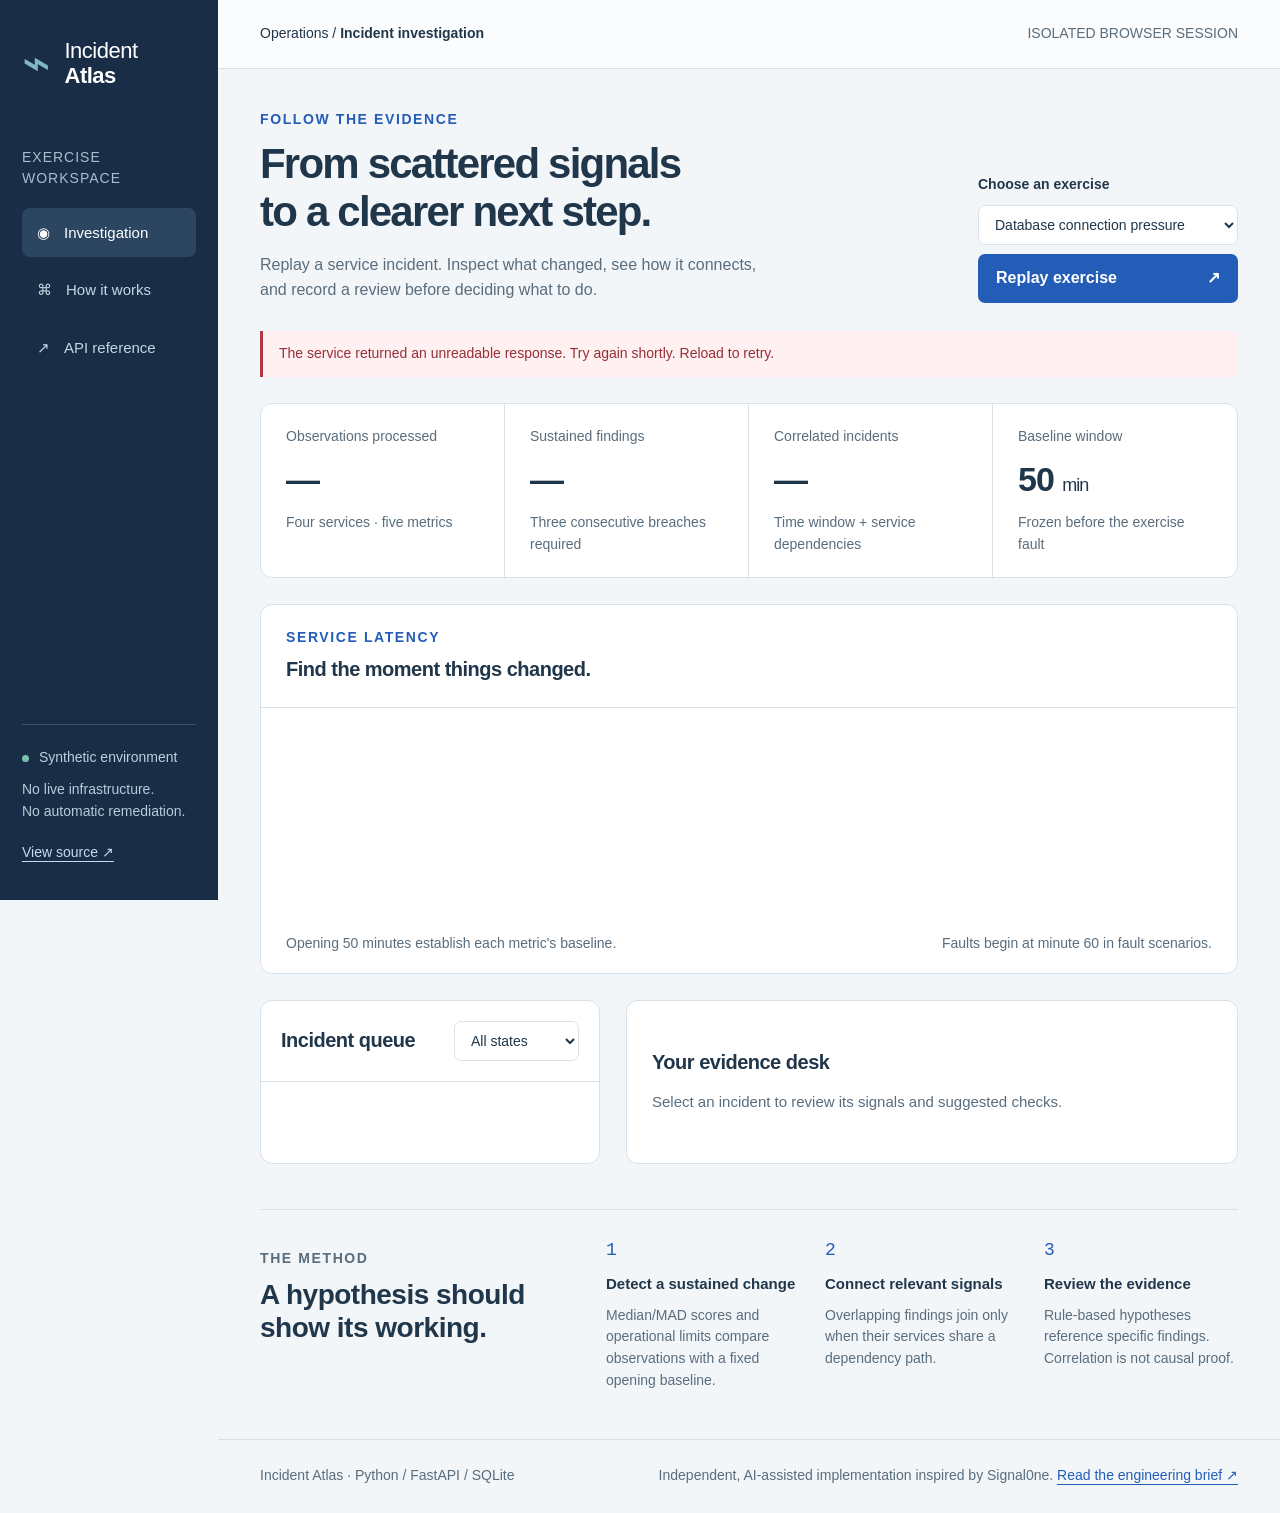
==== static/index.html @ d6e7c3ef "Build synthetic incident investigation and evidence desk" ====
<!doctype html>
<html lang="en"><head><meta charset="utf-8"><meta name="viewport" content="width=device-width,initial-scale=1"><meta name="description" content="Investigate synthetic service incidents using statistical anomalies, dependency context and evidence-linked hypotheses."><title>Incident Atlas · Follow the evidence</title><link rel="stylesheet" href="/static/style.css"></head>
<body><a class="skip" href="#main">Skip to investigation</a><aside class="sidebar"><a class="brand" href="/" aria-label="Incident Atlas home"><span class="brand-mark" aria-hidden="true">⌁</span><span>Incident<br><strong>Atlas</strong></span></a><p class="workspace-label">EXERCISE WORKSPACE</p><a class="active nav-link" href="#main"><span aria-hidden="true">◉</span> Investigation</a><a class="nav-link" href="#method"><span aria-hidden="true">⌘</span> How it works</a><a class="nav-link" href="/docs"><span aria-hidden="true">↗</span> API reference</a><div class="sidebar-foot"><span class="status-dot"></span> Synthetic environment<p>No live infrastructure.<br>No automatic remediation.</p><a href="https://github.com/dgexplores/incident-atlas">View source ↗</a></div></aside>
<div class="shell"><header class="topbar"><span>Operations / <strong>Incident investigation</strong></span><span class="pill">ISOLATED BROWSER SESSION</span></header><main id="main"><section class="page-heading"><div><p class="eyebrow">FOLLOW THE EVIDENCE</p><h1>From scattered signals<br>to a clearer next step.</h1><p>Replay a service incident. Inspect what changed, see how it connects,<br class="desktop"> and record a review before deciding what to do.</p></div><div class="exercise-control"><label for="scenario">Choose an exercise</label><select id="scenario"><option value="database-pressure">Database connection pressure</option><option value="memory-growth">Checkout memory growth</option><option value="independent-faults">Two independent faults</option><option value="healthy">Healthy baseline</option></select><button id="replay" class="primary">Replay exercise <span aria-hidden="true">↗</span></button></div></section>
<p id="status" class="notice" role="status" aria-live="polite">Loading your investigation…</p>
<section class="summary" aria-label="Exercise summary"><article><span>Observations processed</span><strong id="observations">—</strong><small>Four services · five metrics</small></article><article><span>Sustained findings</span><strong id="findings">—</strong><small>Three consecutive breaches required</small></article><article><span>Correlated incidents</span><strong id="incidents-count">—</strong><small>Time window + service dependencies</small></article><article><span>Baseline window</span><strong>50 <em>min</em></strong><small>Frozen before the exercise fault</small></article></section>
<section class="panel chart-panel"><div class="panel-heading"><div><p class="eyebrow">SERVICE LATENCY</p><h2>Find the moment things changed.</h2></div><div id="legend" class="legend"></div></div><div id="chart" aria-label="Service latency over 100 synthetic minutes"></div><div class="chart-caption"><span>Opening 50 minutes establish each metric's baseline.</span><span>Faults begin at minute 60 in fault scenarios.</span></div></section>
<div class="investigation-grid"><section class="panel queue"><div class="panel-heading"><h2>Incident queue</h2><label class="sr-only" for="filter">Filter incidents by state</label><select id="filter"><option value="all">All states</option><option value="open">Open</option><option value="investigating">Investigating</option><option value="resolved">Resolved</option></select></div><div id="incident-list"></div></section><section id="detail" class="panel detail" aria-label="Selected incident"><div class="empty"><h2>Your evidence desk</h2><p>Select an incident to review its signals and suggested checks.</p></div></section></div>
<section id="method" class="method"><div><p class="eyebrow">THE METHOD</p><h2>A hypothesis should<br>show its working.</h2></div><ol><li><strong>Detect a sustained change</strong><p>Median/MAD scores and operational limits compare observations with a fixed opening baseline.</p></li><li><strong>Connect relevant signals</strong><p>Overlapping findings join only when their services share a dependency path.</p></li><li><strong>Review the evidence</strong><p>Rule-based hypotheses reference specific findings. Correlation is not causal proof.</p></li></ol></section></main><footer><span>Incident Atlas · Python / FastAPI / SQLite</span><span>Independent, AI-assisted implementation inspired by Signal0ne. <a href="https://github.com/dgexplores/incident-atlas#readme">Read the engineering brief ↗</a></span></footer></div><script src="/static/app.js" defer></script></body></html>
---- static/style.css ----
:root{--nav:#192e46;--ink:#20364a;--muted:#596d7d;--paper:#f3f6f9;--white:#fff;--line:#d8e1e8;--blue:#245db7;--blue-light:#edf3fc;--teal:#087f78;--amber:#9a550f;--red:#b63744;--font:-apple-system,BlinkMacSystemFont,"Segoe UI",sans-serif}*{box-sizing:border-box}html{scroll-behavior:smooth}body{margin:0;color:var(--ink);background:var(--paper);font:16px/1.55 var(--font)}a{color:var(--blue);text-underline-offset:4px}button,select,textarea{font:inherit}button,a,select,textarea{touch-action:manipulation}button{cursor:pointer}button:disabled{opacity:.6;cursor:wait}:focus-visible{outline:3px solid #e4a33f;outline-offset:4px}.skip{position:absolute;left:-9999px}.skip:focus{left:20px;top:10px;z-index:10;background:white;padding:12px}.sidebar{position:fixed;inset:0 auto 0 0;width:218px;background:var(--nav);color:#dce7f1;display:flex;flex-direction:column;padding:36px 22px;z-index:2}.brand{display:flex;gap:14px;align-items:center;font-size:22px;line-height:1.14;letter-spacing:-.5px;color:white;text-decoration:none}.brand strong{font-weight:750}.brand-mark{font-size:48px;color:#80b9c2}.workspace-label{font-size:14px;letter-spacing:1px;color:#a9bdcf;margin:56px 0 18px}.nav-link{display:flex;gap:14px;color:#c5d5e3;text-decoration:none;padding:13px 15px;border-radius:8px;margin-bottom:8px;font-size:15px}.nav-link.active{color:white;background:#2c4662}.nav-link:hover{background:#253e59}.sidebar-foot{font-size:14px;margin-top:auto;color:#bdcfde;border-top:1px solid #3c5066;padding-top:22px}.sidebar-foot p{margin:10px 0 20px;color:#b8cadb}.sidebar-foot a{color:#c4d9ef}.status-dot{display:inline-block;height:7px;width:7px;background:#79c2b0;border-radius:50%;margin-right:6px}.shell{margin-left:218px}.topbar{padding:23px 42px;border-bottom:1px solid var(--line);display:flex;align-items:center;justify-content:space-between;font-size:14px;background:#ffffffb8}.topbar strong{font-weight:550}.pill{font-size:14px;color:var(--muted)}main{padding:40px 42px;max-width:1580px;margin:auto}.page-heading{display:flex;align-items:flex-end;justify-content:space-between;gap:30px;margin-bottom:28px}.eyebrow{font-size:14px;font-weight:650;letter-spacing:1.6px;color:var(--blue);margin:0 0 10px}h1{font-size:42px;line-height:1.13;letter-spacing:-1.8px;margin:0 0 18px;font-weight:650}.page-heading p:not(.eyebrow){color:var(--muted);margin:0;max-width:620px}.exercise-control{display:grid;gap:9px;min-width:260px}.exercise-control label{font-size:14px;font-weight:600}.primary{background:var(--blue);color:white;border:0;padding:12px 18px;border-radius:7px;font-weight:600;text-align:left;display:flex;justify-content:space-between;align-items:center}.primary:hover{background:#174b9b}select{padding:10px 12px;background:white;color:var(--ink);border:1px solid var(--line);border-radius:7px;font-size:14px;max-width:100%}.notice{border-left:3px solid var(--teal);background:#e7f2f1;padding:12px 16px;font-size:14px;color:#215f5b;margin-bottom:26px}.notice.error{background:#fff1f1;color:#972e38;border-color:var(--red)}.summary{display:grid;grid-template-columns:repeat(4,minmax(0,1fr));border:1px solid var(--line);border-radius:12px;background:white;margin-bottom:26px}.summary article{padding:22px 25px;border-right:1px solid var(--line)}.summary article:last-child{border:0}.summary span,.summary small{display:block;color:var(--muted);font-size:14px}.summary strong{display:block;font-size:34px;letter-spacing:-1px;margin:6px 0}.summary em{font-size:18px;font-style:normal;font-weight:400}.panel{border:1px solid var(--line);border-radius:12px;background:white;min-width:0}.panel-heading{display:flex;align-items:center;justify-content:space-between;padding:22px 25px;gap:15px;border-bottom:1px solid var(--line)}h2{font-size:20px;letter-spacing:-.5px;margin:0;font-weight:650}.panel-heading .eyebrow{margin:0 0 5px;font-size:14px}.legend{display:flex;flex-wrap:wrap;gap:12px;font-size:14px;max-width:430px;justify-content:flex-end}.legend span{display:flex;align-items:center;gap:6px}.legend i{width:14px;height:3px;display:block}.chart-panel{margin-bottom:26px}#chart{padding:15px 22px 0;min-height:220px}#chart svg{display:block;width:100%;height:auto;max-height:250px}.chart-caption{padding:5px 25px 18px;display:flex;gap:20px;justify-content:space-between;color:var(--muted);font-size:14px}.investigation-grid{display:grid;grid-template-columns:340px minmax(0,1fr);gap:26px}.queue .panel-heading{padding:20px}.queue .panel-heading select{max-width:135px}.incident-card{width:100%;display:block;text-align:left;border:0;border-bottom:1px solid var(--line);background:white;padding:22px 20px;color:var(--ink);font-size:15px}.incident-card:last-child{border-bottom:0;border-radius:0 0 12px 12px}.incident-card:hover{background:#f7faff}.incident-card.selected{background:var(--blue-light);box-shadow:inset 3px 0 var(--blue)}.incident-card h3{font-size:17px;font-weight:600;line-height:1.4;margin:12px 0}.incident-card p{color:var(--muted);margin:8px 0 0;font-size:14px}.badges{display:flex;align-items:center;gap:8px;flex-wrap:wrap}.badge{display:inline-block;padding:3px 8px;background:#edf2f6;border-radius:4px;font-size:14px;font-weight:550;color:var(--muted)}.badge.critical{background:#fcecef;color:var(--red)}.badge.warning{background:#fff1df;color:var(--amber)}.badge.resolved{background:#e5f4ee;color:#24684d}.detail .panel-heading{align-items:flex-start}.detail h2{font-size:23px;margin:13px 0 8px;line-height:1.3}.detail .subline{font-size:14px;color:var(--muted);margin:0}.detail-body{padding:24px 25px}.hypothesis{padding:18px 20px;background:#f0f5fb;border:1px solid #d8e4f2;border-radius:8px;margin:0 0 18px}.hypothesis h3{font-size:17px;line-height:1.4;margin:6px 0 10px}.hypothesis p{margin:8px 0;color:var(--muted);font-size:14px}.hypothesis strong{color:var(--ink)}.limitation{font-size:14px;color:var(--muted);padding-bottom:20px;border-bottom:1px solid var(--line)}.evidence-title{margin:22px 0 10px;font-size:16px}.evidence{display:grid;gap:10px}.evidence-row{display:grid;grid-template-columns:1fr auto;gap:5px 15px;border:1px solid var(--line);border-radius:7px;padding:12px 15px;font-size:14px}.evidence-row strong{font-weight:600}.evidence-row .value{font-size:19px;font-weight:600;text-align:right}.evidence-row small{font-size:14px;color:var(--muted)}.review{margin-top:25px;padding-top:22px;border-top:1px solid var(--line)}.review h3{font-size:17px;margin:0 0 5px}.review p{font-size:14px;color:var(--muted);margin:5px 0 12px}.review label{display:block;font-size:14px;margin:10px 0 6px}textarea{width:100%;padding:12px;border:1px solid var(--line);border-radius:7px;min-height:90px;resize:vertical;color:var(--ink);font-size:15px}.review .primary{margin-top:12px}.events{list-style:none;padding:0;margin:18px 0 0}.events li{font-size:14px;border-left:2px solid #cddce9;padding:0 0 18px 15px;overflow-wrap:anywhere}.events time{display:block;color:var(--muted);margin-bottom:4px}.empty{padding:35px 25px;color:var(--muted)}.empty h2{color:var(--ink);font-size:20px}.empty p{font-size:15px}.method{display:grid;grid-template-columns:1fr 2fr;gap:30px;border-top:1px solid var(--line);margin-top:45px;padding-top:30px}.method h2{font-size:28px;line-height:1.2}.method ol{list-style:none;padding:0;margin:0;display:grid;grid-template-columns:repeat(3,1fr);gap:25px;counter-reset:method}.method li{counter-increment:method}.method li:before{content:counter(method);display:block;color:var(--blue);font:18px ui-monospace,monospace;margin-bottom:12px}.method strong{font-size:15px}.method p{font-size:14px;color:var(--muted);margin:8px 0}footer{max-width:1580px;margin:auto;padding:25px 42px;border-top:1px solid var(--line);font-size:14px;display:flex;gap:20px;justify-content:space-between;color:var(--muted)}.sr-only{position:absolute;width:1px;height:1px;padding:0;overflow:hidden;clip:rect(0,0,0,0);white-space:nowrap;border:0}@media(max-width:1220px){.sidebar{width:185px;padding:30px 15px}.shell{margin-left:185px}main{padding:32px 25px}.topbar{padding:22px 25px}h1{font-size:34px}.investigation-grid{grid-template-columns:300px minmax(0,1fr)}.summary article{padding:18px}.legend{max-width:250px}.method{grid-template-columns:1fr}.page-heading{align-items:flex-start}.exercise-control{min-width:230px}.desktop{display:none}}@media(max-width:950px){.sidebar{position:static;width:100%;flex-direction:row;align-items:center;padding:16px 20px;gap:15px}.brand{font-size:19px;margin-right:auto}.brand-mark{font-size:35px}.sidebar .workspace-label,.sidebar-foot,.sidebar .nav-link:not(.active){display:none}.sidebar .nav-link{margin:0;font-size:14px}.shell{margin:0}.topbar .pill{display:none}.investigation-grid{grid-template-columns:1fr}.page-heading{flex-direction:column;gap:22px}.exercise-control{grid-template-columns:1fr auto;width:100%}.exercise-control label{grid-column:1/-1}.summary{grid-template-columns:repeat(2,1fr)}.summary article:nth-child(2){border-right:0}.summary article:nth-child(-n+2){border-bottom:1px solid var(--line)}.chart-panel .panel-heading{flex-direction:column;align-items:flex-start}.legend{max-width:100%;justify-content:flex-start}.chart-caption{flex-direction:column;gap:5px}.method ol{grid-template-columns:1fr}footer{padding:22px 25px;flex-direction:column;gap:8px}.queue .panel-heading select{max-width:180px}.incident-card{padding:18px 20px}}@media(max-width:450px){main{padding:26px 16px}.topbar{padding:15px 16px;font-size:14px}h1{font-size:32px}.exercise-control{grid-template-columns:1fr}.summary strong{font-size:29px}.summary article{padding:16px}.panel-heading,.detail-body{padding:18px}#chart{padding:10px}.chart-caption{padding:10px 18px}.evidence-row{grid-template-columns:1fr}.evidence-row .value{text-align:left}.method h2{font-size:25px}}@media(prefers-reduced-motion:reduce){html{scroll-behavior:auto}}
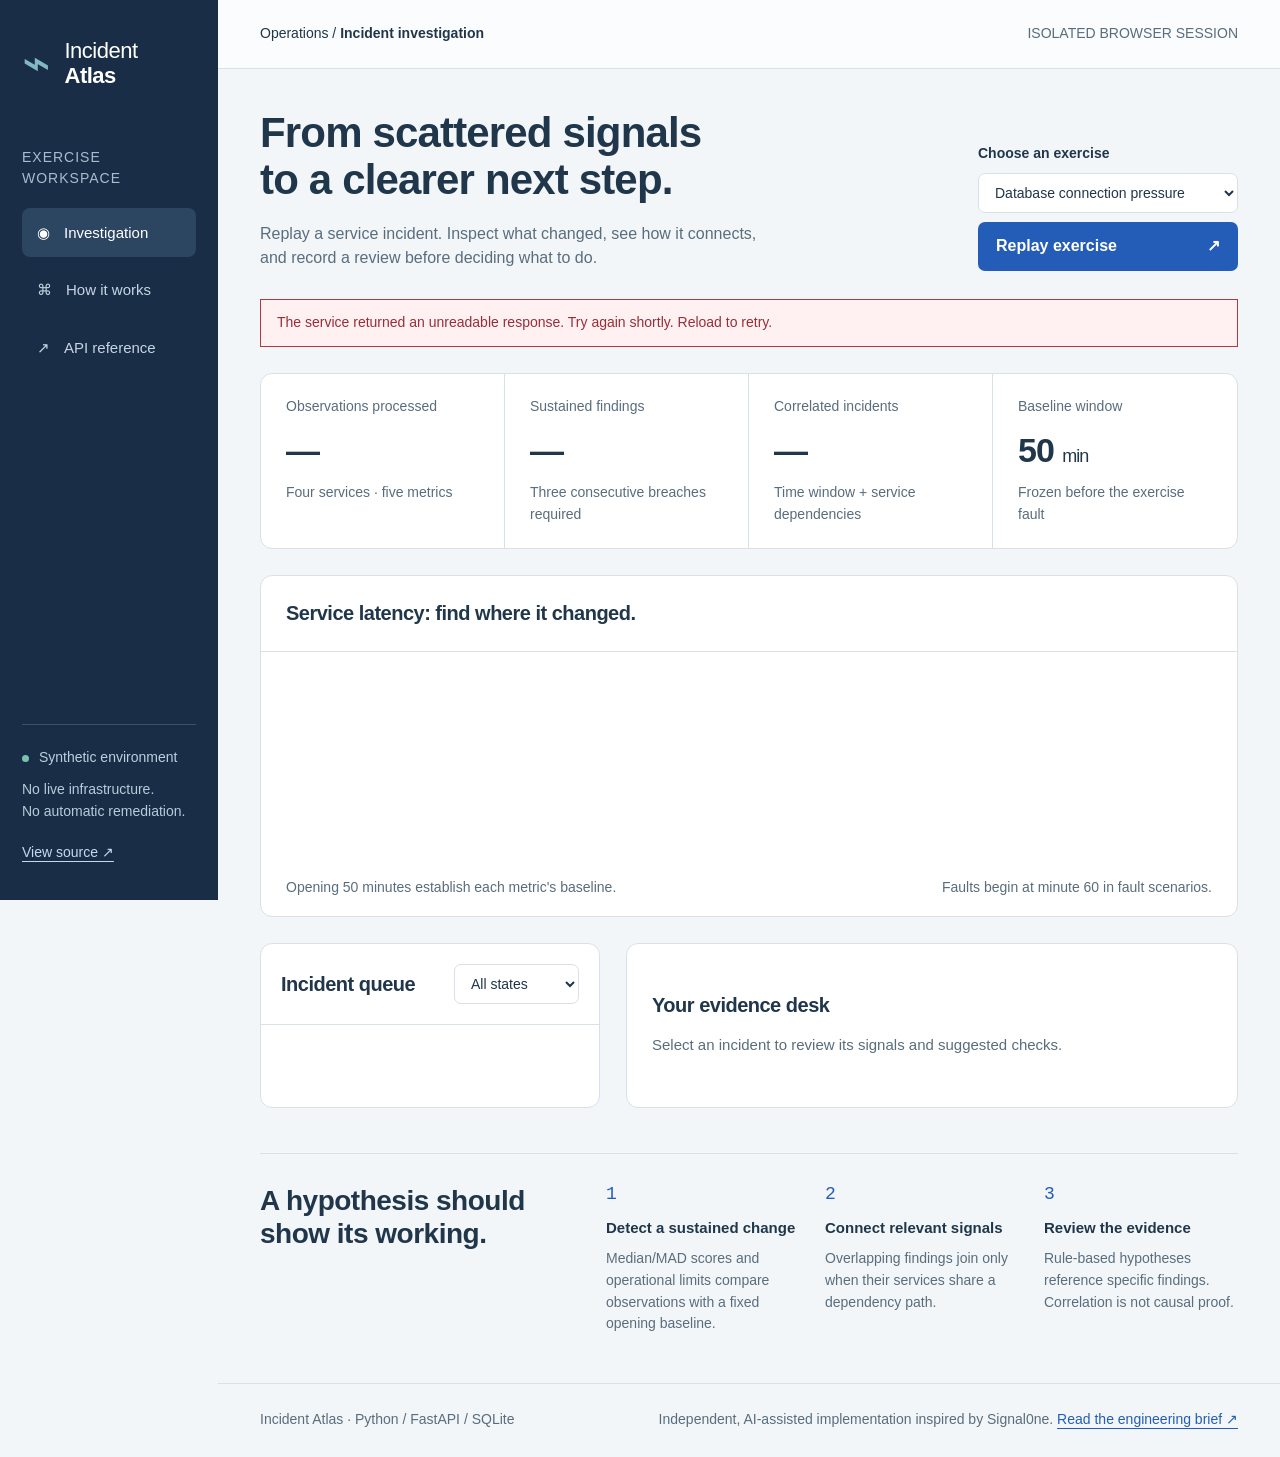
==== commit 904ed6c8: "Refine typography and simplify investigation accents" ====
--- a/static/index.html
+++ b/static/index.html
@@ -1,9 +1,9 @@
 <!doctype html>
 <html lang="en"><head><meta charset="utf-8"><meta name="viewport" content="width=device-width,initial-scale=1"><meta name="description" content="Investigate synthetic service incidents using statistical anomalies, dependency context and evidence-linked hypotheses."><title>Incident Atlas · Follow the evidence</title><link rel="stylesheet" href="/static/style.css"></head>
 <body><a class="skip" href="#main">Skip to investigation</a><aside class="sidebar"><a class="brand" href="/" aria-label="Incident Atlas home"><span class="brand-mark" aria-hidden="true">⌁</span><span>Incident<br><strong>Atlas</strong></span></a><p class="workspace-label">EXERCISE WORKSPACE</p><a class="active nav-link" href="#main"><span aria-hidden="true">◉</span> Investigation</a><a class="nav-link" href="#method"><span aria-hidden="true">⌘</span> How it works</a><a class="nav-link" href="/docs"><span aria-hidden="true">↗</span> API reference</a><div class="sidebar-foot"><span class="status-dot"></span> Synthetic environment<p>No live infrastructure.<br>No automatic remediation.</p><a href="https://github.com/dgexplores/incident-atlas">View source ↗</a></div></aside>
-<div class="shell"><header class="topbar"><span>Operations / <strong>Incident investigation</strong></span><span class="pill">ISOLATED BROWSER SESSION</span></header><main id="main"><section class="page-heading"><div><p class="eyebrow">FOLLOW THE EVIDENCE</p><h1>From scattered signals<br>to a clearer next step.</h1><p>Replay a service incident. Inspect what changed, see how it connects,<br class="desktop"> and record a review before deciding what to do.</p></div><div class="exercise-control"><label for="scenario">Choose an exercise</label><select id="scenario"><option value="database-pressure">Database connection pressure</option><option value="memory-growth">Checkout memory growth</option><option value="independent-faults">Two independent faults</option><option value="healthy">Healthy baseline</option></select><button id="replay" class="primary">Replay exercise <span aria-hidden="true">↗</span></button></div></section>
+<div class="shell"><header class="topbar"><span>Operations / <strong>Incident investigation</strong></span><span class="pill">ISOLATED BROWSER SESSION</span></header><main id="main"><section class="page-heading"><div><h1>From scattered signals<br>to a clearer next step.</h1><p>Replay a service incident. Inspect what changed, see how it connects,<br class="desktop"> and record a review before deciding what to do.</p></div><div class="exercise-control"><label for="scenario">Choose an exercise</label><select id="scenario"><option value="database-pressure">Database connection pressure</option><option value="memory-growth">Checkout memory growth</option><option value="independent-faults">Two independent faults</option><option value="healthy">Healthy baseline</option></select><button id="replay" class="primary">Replay exercise <span aria-hidden="true">↗</span></button></div></section>
 <p id="status" class="notice" role="status" aria-live="polite">Loading your investigation…</p>
 <section class="summary" aria-label="Exercise summary"><article><span>Observations processed</span><strong id="observations">—</strong><small>Four services · five metrics</small></article><article><span>Sustained findings</span><strong id="findings">—</strong><small>Three consecutive breaches required</small></article><article><span>Correlated incidents</span><strong id="incidents-count">—</strong><small>Time window + service dependencies</small></article><article><span>Baseline window</span><strong>50 <em>min</em></strong><small>Frozen before the exercise fault</small></article></section>
-<section class="panel chart-panel"><div class="panel-heading"><div><p class="eyebrow">SERVICE LATENCY</p><h2>Find the moment things changed.</h2></div><div id="legend" class="legend"></div></div><div id="chart" aria-label="Service latency over 100 synthetic minutes"></div><div class="chart-caption"><span>Opening 50 minutes establish each metric's baseline.</span><span>Faults begin at minute 60 in fault scenarios.</span></div></section>
+<section class="panel chart-panel"><div class="panel-heading"><div><h2>Service latency: find where it changed.</h2></div><div id="legend" class="legend"></div></div><div id="chart" aria-label="Service latency over 100 synthetic minutes"></div><div class="chart-caption"><span>Opening 50 minutes establish each metric's baseline.</span><span>Faults begin at minute 60 in fault scenarios.</span></div></section>
 <div class="investigation-grid"><section class="panel queue"><div class="panel-heading"><h2>Incident queue</h2><label class="sr-only" for="filter">Filter incidents by state</label><select id="filter"><option value="all">All states</option><option value="open">Open</option><option value="investigating">Investigating</option><option value="resolved">Resolved</option></select></div><div id="incident-list"></div></section><section id="detail" class="panel detail" aria-label="Selected incident"><div class="empty"><h2>Your evidence desk</h2><p>Select an incident to review its signals and suggested checks.</p></div></section></div>
-<section id="method" class="method"><div><p class="eyebrow">THE METHOD</p><h2>A hypothesis should<br>show its working.</h2></div><ol><li><strong>Detect a sustained change</strong><p>Median/MAD scores and operational limits compare observations with a fixed opening baseline.</p></li><li><strong>Connect relevant signals</strong><p>Overlapping findings join only when their services share a dependency path.</p></li><li><strong>Review the evidence</strong><p>Rule-based hypotheses reference specific findings. Correlation is not causal proof.</p></li></ol></section></main><footer><span>Incident Atlas · Python / FastAPI / SQLite</span><span>Independent, AI-assisted implementation inspired by Signal0ne. <a href="https://github.com/dgexplores/incident-atlas#readme">Read the engineering brief ↗</a></span></footer></div><script src="/static/app.js" defer></script></body></html>
+<section id="method" class="method"><div><h2>A hypothesis should<br>show its working.</h2></div><ol><li><strong>Detect a sustained change</strong><p>Median/MAD scores and operational limits compare observations with a fixed opening baseline.</p></li><li><strong>Connect relevant signals</strong><p>Overlapping findings join only when their services share a dependency path.</p></li><li><strong>Review the evidence</strong><p>Rule-based hypotheses reference specific findings. Correlation is not causal proof.</p></li></ol></section></main><footer><span>Incident Atlas · Python / FastAPI / SQLite</span><span>Independent, AI-assisted implementation inspired by Signal0ne. <a href="https://github.com/dgexplores/incident-atlas#readme">Read the engineering brief ↗</a></span></footer></div><script src="/static/app.js" defer></script></body></html>
--- a/static/style.css
+++ b/static/style.css
@@ -1 +1 @@
-:root{--nav:#192e46;--ink:#20364a;--muted:#596d7d;--paper:#f3f6f9;--white:#fff;--line:#d8e1e8;--blue:#245db7;--blue-light:#edf3fc;--teal:#087f78;--amber:#9a550f;--red:#b63744;--font:-apple-system,BlinkMacSystemFont,"Segoe UI",sans-serif}*{box-sizing:border-box}html{scroll-behavior:smooth}body{margin:0;color:var(--ink);background:var(--paper);font:16px/1.55 var(--font)}a{color:var(--blue);text-underline-offset:4px}button,select,textarea{font:inherit}button,a,select,textarea{touch-action:manipulation}button{cursor:pointer}button:disabled{opacity:.6;cursor:wait}:focus-visible{outline:3px solid #e4a33f;outline-offset:4px}.skip{position:absolute;left:-9999px}.skip:focus{left:20px;top:10px;z-index:10;background:white;padding:12px}.sidebar{position:fixed;inset:0 auto 0 0;width:218px;background:var(--nav);color:#dce7f1;display:flex;flex-direction:column;padding:36px 22px;z-index:2}.brand{display:flex;gap:14px;align-items:center;font-size:22px;line-height:1.14;letter-spacing:-.5px;color:white;text-decoration:none}.brand strong{font-weight:750}.brand-mark{font-size:48px;color:#80b9c2}.workspace-label{font-size:14px;letter-spacing:1px;color:#a9bdcf;margin:56px 0 18px}.nav-link{display:flex;gap:14px;color:#c5d5e3;text-decoration:none;padding:13px 15px;border-radius:8px;margin-bottom:8px;font-size:15px}.nav-link.active{color:white;background:#2c4662}.nav-link:hover{background:#253e59}.sidebar-foot{font-size:14px;margin-top:auto;color:#bdcfde;border-top:1px solid #3c5066;padding-top:22px}.sidebar-foot p{margin:10px 0 20px;color:#b8cadb}.sidebar-foot a{color:#c4d9ef}.status-dot{display:inline-block;height:7px;width:7px;background:#79c2b0;border-radius:50%;margin-right:6px}.shell{margin-left:218px}.topbar{padding:23px 42px;border-bottom:1px solid var(--line);display:flex;align-items:center;justify-content:space-between;font-size:14px;background:#ffffffb8}.topbar strong{font-weight:550}.pill{font-size:14px;color:var(--muted)}main{padding:40px 42px;max-width:1580px;margin:auto}.page-heading{display:flex;align-items:flex-end;justify-content:space-between;gap:30px;margin-bottom:28px}.eyebrow{font-size:14px;font-weight:650;letter-spacing:1.6px;color:var(--blue);margin:0 0 10px}h1{font-size:42px;line-height:1.13;letter-spacing:-1.8px;margin:0 0 18px;font-weight:650}.page-heading p:not(.eyebrow){color:var(--muted);margin:0;max-width:620px}.exercise-control{display:grid;gap:9px;min-width:260px}.exercise-control label{font-size:14px;font-weight:600}.primary{background:var(--blue);color:white;border:0;padding:12px 18px;border-radius:7px;font-weight:600;text-align:left;display:flex;justify-content:space-between;align-items:center}.primary:hover{background:#174b9b}select{padding:10px 12px;background:white;color:var(--ink);border:1px solid var(--line);border-radius:7px;font-size:14px;max-width:100%}.notice{border-left:3px solid var(--teal);background:#e7f2f1;padding:12px 16px;font-size:14px;color:#215f5b;margin-bottom:26px}.notice.error{background:#fff1f1;color:#972e38;border-color:var(--red)}.summary{display:grid;grid-template-columns:repeat(4,minmax(0,1fr));border:1px solid var(--line);border-radius:12px;background:white;margin-bottom:26px}.summary article{padding:22px 25px;border-right:1px solid var(--line)}.summary article:last-child{border:0}.summary span,.summary small{display:block;color:var(--muted);font-size:14px}.summary strong{display:block;font-size:34px;letter-spacing:-1px;margin:6px 0}.summary em{font-size:18px;font-style:normal;font-weight:400}.panel{border:1px solid var(--line);border-radius:12px;background:white;min-width:0}.panel-heading{display:flex;align-items:center;justify-content:space-between;padding:22px 25px;gap:15px;border-bottom:1px solid var(--line)}h2{font-size:20px;letter-spacing:-.5px;margin:0;font-weight:650}.panel-heading .eyebrow{margin:0 0 5px;font-size:14px}.legend{display:flex;flex-wrap:wrap;gap:12px;font-size:14px;max-width:430px;justify-content:flex-end}.legend span{display:flex;align-items:center;gap:6px}.legend i{width:14px;height:3px;display:block}.chart-panel{margin-bottom:26px}#chart{padding:15px 22px 0;min-height:220px}#chart svg{display:block;width:100%;height:auto;max-height:250px}.chart-caption{padding:5px 25px 18px;display:flex;gap:20px;justify-content:space-between;color:var(--muted);font-size:14px}.investigation-grid{display:grid;grid-template-columns:340px minmax(0,1fr);gap:26px}.queue .panel-heading{padding:20px}.queue .panel-heading select{max-width:135px}.incident-card{width:100%;display:block;text-align:left;border:0;border-bottom:1px solid var(--line);background:white;padding:22px 20px;color:var(--ink);font-size:15px}.incident-card:last-child{border-bottom:0;border-radius:0 0 12px 12px}.incident-card:hover{background:#f7faff}.incident-card.selected{background:var(--blue-light);box-shadow:inset 3px 0 var(--blue)}.incident-card h3{font-size:17px;font-weight:600;line-height:1.4;margin:12px 0}.incident-card p{color:var(--muted);margin:8px 0 0;font-size:14px}.badges{display:flex;align-items:center;gap:8px;flex-wrap:wrap}.badge{display:inline-block;padding:3px 8px;background:#edf2f6;border-radius:4px;font-size:14px;font-weight:550;color:var(--muted)}.badge.critical{background:#fcecef;color:var(--red)}.badge.warning{background:#fff1df;color:var(--amber)}.badge.resolved{background:#e5f4ee;color:#24684d}.detail .panel-heading{align-items:flex-start}.detail h2{font-size:23px;margin:13px 0 8px;line-height:1.3}.detail .subline{font-size:14px;color:var(--muted);margin:0}.detail-body{padding:24px 25px}.hypothesis{padding:18px 20px;background:#f0f5fb;border:1px solid #d8e4f2;border-radius:8px;margin:0 0 18px}.hypothesis h3{font-size:17px;line-height:1.4;margin:6px 0 10px}.hypothesis p{margin:8px 0;color:var(--muted);font-size:14px}.hypothesis strong{color:var(--ink)}.limitation{font-size:14px;color:var(--muted);padding-bottom:20px;border-bottom:1px solid var(--line)}.evidence-title{margin:22px 0 10px;font-size:16px}.evidence{display:grid;gap:10px}.evidence-row{display:grid;grid-template-columns:1fr auto;gap:5px 15px;border:1px solid var(--line);border-radius:7px;padding:12px 15px;font-size:14px}.evidence-row strong{font-weight:600}.evidence-row .value{font-size:19px;font-weight:600;text-align:right}.evidence-row small{font-size:14px;color:var(--muted)}.review{margin-top:25px;padding-top:22px;border-top:1px solid var(--line)}.review h3{font-size:17px;margin:0 0 5px}.review p{font-size:14px;color:var(--muted);margin:5px 0 12px}.review label{display:block;font-size:14px;margin:10px 0 6px}textarea{width:100%;padding:12px;border:1px solid var(--line);border-radius:7px;min-height:90px;resize:vertical;color:var(--ink);font-size:15px}.review .primary{margin-top:12px}.events{list-style:none;padding:0;margin:18px 0 0}.events li{font-size:14px;border-left:2px solid #cddce9;padding:0 0 18px 15px;overflow-wrap:anywhere}.events time{display:block;color:var(--muted);margin-bottom:4px}.empty{padding:35px 25px;color:var(--muted)}.empty h2{color:var(--ink);font-size:20px}.empty p{font-size:15px}.method{display:grid;grid-template-columns:1fr 2fr;gap:30px;border-top:1px solid var(--line);margin-top:45px;padding-top:30px}.method h2{font-size:28px;line-height:1.2}.method ol{list-style:none;padding:0;margin:0;display:grid;grid-template-columns:repeat(3,1fr);gap:25px;counter-reset:method}.method li{counter-increment:method}.method li:before{content:counter(method);display:block;color:var(--blue);font:18px ui-monospace,monospace;margin-bottom:12px}.method strong{font-size:15px}.method p{font-size:14px;color:var(--muted);margin:8px 0}footer{max-width:1580px;margin:auto;padding:25px 42px;border-top:1px solid var(--line);font-size:14px;display:flex;gap:20px;justify-content:space-between;color:var(--muted)}.sr-only{position:absolute;width:1px;height:1px;padding:0;overflow:hidden;clip:rect(0,0,0,0);white-space:nowrap;border:0}@media(max-width:1220px){.sidebar{width:185px;padding:30px 15px}.shell{margin-left:185px}main{padding:32px 25px}.topbar{padding:22px 25px}h1{font-size:34px}.investigation-grid{grid-template-columns:300px minmax(0,1fr)}.summary article{padding:18px}.legend{max-width:250px}.method{grid-template-columns:1fr}.page-heading{align-items:flex-start}.exercise-control{min-width:230px}.desktop{display:none}}@media(max-width:950px){.sidebar{position:static;width:100%;flex-direction:row;align-items:center;padding:16px 20px;gap:15px}.brand{font-size:19px;margin-right:auto}.brand-mark{font-size:35px}.sidebar .workspace-label,.sidebar-foot,.sidebar .nav-link:not(.active){display:none}.sidebar .nav-link{margin:0;font-size:14px}.shell{margin:0}.topbar .pill{display:none}.investigation-grid{grid-template-columns:1fr}.page-heading{flex-direction:column;gap:22px}.exercise-control{grid-template-columns:1fr auto;width:100%}.exercise-control label{grid-column:1/-1}.summary{grid-template-columns:repeat(2,1fr)}.summary article:nth-child(2){border-right:0}.summary article:nth-child(-n+2){border-bottom:1px solid var(--line)}.chart-panel .panel-heading{flex-direction:column;align-items:flex-start}.legend{max-width:100%;justify-content:flex-start}.chart-caption{flex-direction:column;gap:5px}.method ol{grid-template-columns:1fr}footer{padding:22px 25px;flex-direction:column;gap:8px}.queue .panel-heading select{max-width:180px}.incident-card{padding:18px 20px}}@media(max-width:450px){main{padding:26px 16px}.topbar{padding:15px 16px;font-size:14px}h1{font-size:32px}.exercise-control{grid-template-columns:1fr}.summary strong{font-size:29px}.summary article{padding:16px}.panel-heading,.detail-body{padding:18px}#chart{padding:10px}.chart-caption{padding:10px 18px}.evidence-row{grid-template-columns:1fr}.evidence-row .value{text-align:left}.method h2{font-size:25px}}@media(prefers-reduced-motion:reduce){html{scroll-behavior:auto}}
+:root{--nav:#192e46;--ink:#20364a;--muted:#596d7d;--paper:#f3f6f9;--white:#fff;--line:#d8e1e8;--blue:#245db7;--blue-light:#edf3fc;--teal:#087f78;--amber:#9a550f;--red:#b63744;--font:-apple-system,BlinkMacSystemFont,"Segoe UI",sans-serif}*{box-sizing:border-box}html{scroll-behavior:smooth}body{margin:0;color:var(--ink);background:var(--paper);font:16px/1.55 var(--font)}a{color:var(--blue);text-underline-offset:4px}button,select,textarea{font:inherit}button,a,select,textarea{touch-action:manipulation}button{cursor:pointer}button:disabled{opacity:.6;cursor:wait}:focus-visible{outline:3px solid #e4a33f;outline-offset:4px}.skip{position:absolute;left:-9999px}.skip:focus{left:20px;top:10px;z-index:10;background:white;padding:12px}.sidebar{position:fixed;inset:0 auto 0 0;width:218px;background:var(--nav);color:#dce7f1;display:flex;flex-direction:column;padding:36px 22px;z-index:2}.brand{display:flex;gap:14px;align-items:center;font-size:22px;line-height:1.14;letter-spacing:-.5px;color:white;text-decoration:none}.brand strong{font-weight:750}.brand-mark{font-size:48px;color:#80b9c2}.workspace-label{font-size:14px;letter-spacing:1px;color:#a9bdcf;margin:56px 0 18px}.nav-link{display:flex;gap:14px;color:#c5d5e3;text-decoration:none;padding:13px 15px;border-radius:8px;margin-bottom:8px;font-size:15px}.nav-link.active{color:white;background:#2c4662}.nav-link:hover{background:#253e59}.sidebar-foot{font-size:14px;margin-top:auto;color:#bdcfde;border-top:1px solid #3c5066;padding-top:22px}.sidebar-foot p{margin:10px 0 20px;color:#b8cadb}.sidebar-foot a{color:#c4d9ef}.status-dot{display:inline-block;height:7px;width:7px;background:#79c2b0;border-radius:50%;margin-right:6px}.shell{margin-left:218px}.topbar{padding:23px 42px;border-bottom:1px solid var(--line);display:flex;align-items:center;justify-content:space-between;font-size:14px;background:#ffffffb8}.topbar strong{font-weight:550}.pill{font-size:14px;color:var(--muted)}main{padding:40px 42px;max-width:1580px;margin:auto}.page-heading{display:flex;align-items:flex-end;justify-content:space-between;gap:30px;margin-bottom:28px}h1{font-size:42px;line-height:1.13;letter-spacing:-.02em;margin:0 0 18px;font-weight:650}.page-heading p:not(.eyebrow){color:var(--muted);margin:0;max-width:620px}.exercise-control{display:grid;gap:9px;min-width:260px}.exercise-control label{font-size:14px;font-weight:600}.primary{background:var(--blue);color:white;border:0;padding:12px 18px;border-radius:7px;font-weight:600;text-align:left;display:flex;justify-content:space-between;align-items:center}.primary:hover{background:#174b9b}select{padding:10px 12px;background:white;color:var(--ink);border:1px solid var(--line);border-radius:7px;font-size:14px;max-width:100%}.notice{border:1px solid #c5dedb;background:#e7f2f1;padding:12px 16px;font-size:14px;color:#215f5b;margin-bottom:26px}.notice.error{background:#fff1f1;color:#972e38;border-color:var(--red)}.summary{display:grid;grid-template-columns:repeat(4,minmax(0,1fr));border:1px solid var(--line);border-radius:12px;background:white;margin-bottom:26px}.summary article{padding:22px 25px;border-right:1px solid var(--line)}.summary article:last-child{border:0}.summary span,.summary small{display:block;color:var(--muted);font-size:14px}.summary strong{display:block;font-size:34px;letter-spacing:-1px;margin:6px 0}.summary em{font-size:18px;font-style:normal;font-weight:400}.panel{border:1px solid var(--line);border-radius:12px;background:white;min-width:0}.panel-heading{display:flex;align-items:center;justify-content:space-between;padding:22px 25px;gap:15px;border-bottom:1px solid var(--line)}h2{font-size:20px;letter-spacing:-.5px;margin:0;font-weight:650}.panel-heading .legend{display:flex;flex-wrap:wrap;gap:12px;font-size:14px;max-width:430px;justify-content:flex-end}.legend span{display:flex;align-items:center;gap:6px}.legend i{width:14px;height:3px;display:block}.chart-panel{margin-bottom:26px}#chart{padding:15px 22px 0;min-height:220px}#chart svg{display:block;width:100%;height:auto;max-height:250px}.chart-caption{padding:5px 25px 18px;display:flex;gap:20px;justify-content:space-between;color:var(--muted);font-size:14px}.investigation-grid{display:grid;grid-template-columns:340px minmax(0,1fr);gap:26px}.queue .panel-heading{padding:20px}.queue .panel-heading select{max-width:135px}.incident-card{width:100%;display:block;text-align:left;border:0;border-bottom:1px solid var(--line);background:white;padding:22px 20px;color:var(--ink);font-size:15px}.incident-card:last-child{border-bottom:0;border-radius:0 0 12px 12px}.incident-card:hover{background:#f7faff}.incident-card.selected{background:var(--blue-light);box-shadow:inset 0 0 0 1px var(--blue)}.incident-card h3{font-size:17px;font-weight:600;line-height:1.4;margin:12px 0}.incident-card p{color:var(--muted);margin:8px 0 0;font-size:14px}.badges{display:flex;align-items:center;gap:8px;flex-wrap:wrap}.badge{display:inline-block;padding:3px 8px;background:#edf2f6;border-radius:4px;font-size:14px;font-weight:550;color:var(--muted)}.badge.critical{background:#fcecef;color:var(--red)}.badge.warning{background:#fff1df;color:var(--amber)}.badge.resolved{background:#e5f4ee;color:#24684d}.detail .panel-heading{align-items:flex-start}.detail h2{font-size:23px;margin:13px 0 8px;line-height:1.3}.detail .subline{font-size:14px;color:var(--muted);margin:0}.detail-body{padding:24px 25px}.hypothesis{padding:18px 20px;background:#f0f5fb;border:1px solid #d8e4f2;border-radius:8px;margin:0 0 18px}.hypothesis h3{font-size:17px;line-height:1.4;margin:6px 0 10px}.hypothesis p{margin:8px 0;color:var(--muted);font-size:14px}.hypothesis strong{color:var(--ink)}.limitation{font-size:14px;color:var(--muted);padding-bottom:20px;border-bottom:1px solid var(--line)}.evidence-title{margin:22px 0 10px;font-size:16px}.evidence{display:grid;gap:10px}.evidence-row{display:grid;grid-template-columns:1fr auto;gap:5px 15px;border:1px solid var(--line);border-radius:7px;padding:12px 15px;font-size:14px}.evidence-row strong{font-weight:600}.evidence-row .value{font-size:19px;font-weight:600;text-align:right}.evidence-row small{font-size:14px;color:var(--muted)}.review{margin-top:25px;padding-top:22px;border-top:1px solid var(--line)}.review h3{font-size:17px;margin:0 0 5px}.review p{font-size:14px;color:var(--muted);margin:5px 0 12px}.review label{display:block;font-size:14px;margin:10px 0 6px}textarea{width:100%;padding:12px;border:1px solid var(--line);border-radius:7px;min-height:90px;resize:vertical;color:var(--ink);font-size:15px}.review .primary{margin-top:12px}.events{list-style:none;padding:0;margin:18px 0 0}.events li{font-size:14px;border-top:1px solid #cddce9;padding:0 0 18px 15px;overflow-wrap:anywhere}.events time{display:block;color:var(--muted);margin-bottom:4px}.empty{padding:35px 25px;color:var(--muted)}.empty h2{color:var(--ink);font-size:20px}.empty p{font-size:15px}.method{display:grid;grid-template-columns:1fr 2fr;gap:30px;border-top:1px solid var(--line);margin-top:45px;padding-top:30px}.method h2{font-size:28px;line-height:1.2}.method ol{list-style:none;padding:0;margin:0;display:grid;grid-template-columns:repeat(3,1fr);gap:25px;counter-reset:method}.method li{counter-increment:method}.method li:before{content:counter(method);display:block;color:var(--blue);font:18px ui-monospace,monospace;margin-bottom:12px}.method strong{font-size:15px}.method p{font-size:14px;color:var(--muted);margin:8px 0}footer{max-width:1580px;margin:auto;padding:25px 42px;border-top:1px solid var(--line);font-size:14px;display:flex;gap:20px;justify-content:space-between;color:var(--muted)}.sr-only{position:absolute;width:1px;height:1px;padding:0;overflow:hidden;clip:rect(0,0,0,0);white-space:nowrap;border:0}@media(max-width:1220px){.sidebar{width:185px;padding:30px 15px}.shell{margin-left:185px}main{padding:32px 25px}.topbar{padding:22px 25px}h1{font-size:34px}.investigation-grid{grid-template-columns:300px minmax(0,1fr)}.summary article{padding:18px}.legend{max-width:250px}.method{grid-template-columns:1fr}.page-heading{align-items:flex-start}.exercise-control{min-width:230px}.desktop{display:none}}@media(max-width:950px){.sidebar{position:static;width:100%;flex-direction:row;align-items:center;padding:16px 20px;gap:15px}.brand{font-size:19px;margin-right:auto}.brand-mark{font-size:35px}.sidebar .workspace-label,.sidebar-foot,.sidebar .nav-link:not(.active){display:none}.sidebar .nav-link{margin:0;font-size:14px}.shell{margin:0}.topbar .pill{display:none}.investigation-grid{grid-template-columns:1fr}.page-heading{flex-direction:column;gap:22px}.exercise-control{grid-template-columns:1fr auto;width:100%}.exercise-control label{grid-column:1/-1}.summary{grid-template-columns:repeat(2,1fr)}.summary article:nth-child(2){border-right:0}.summary article:nth-child(-n+2){border-bottom:1px solid var(--line)}.chart-panel .panel-heading{flex-direction:column;align-items:flex-start}.legend{max-width:100%;justify-content:flex-start}.chart-caption{flex-direction:column;gap:5px}.method ol{grid-template-columns:1fr}footer{padding:22px 25px;flex-direction:column;gap:8px}.queue .panel-heading select{max-width:180px}.incident-card{padding:18px 20px}}@media(max-width:450px){main{padding:26px 16px}.topbar{padding:15px 16px;font-size:14px}h1{font-size:32px}.exercise-control{grid-template-columns:1fr}.summary strong{font-size:29px}.summary article{padding:16px}.panel-heading,.detail-body{padding:18px}#chart{padding:10px}.chart-caption{padding:10px 18px}.evidence-row{grid-template-columns:1fr}.evidence-row .value{text-align:left}.method h2{font-size:25px}}@media(prefers-reduced-motion:reduce){html{scroll-behavior:auto}}
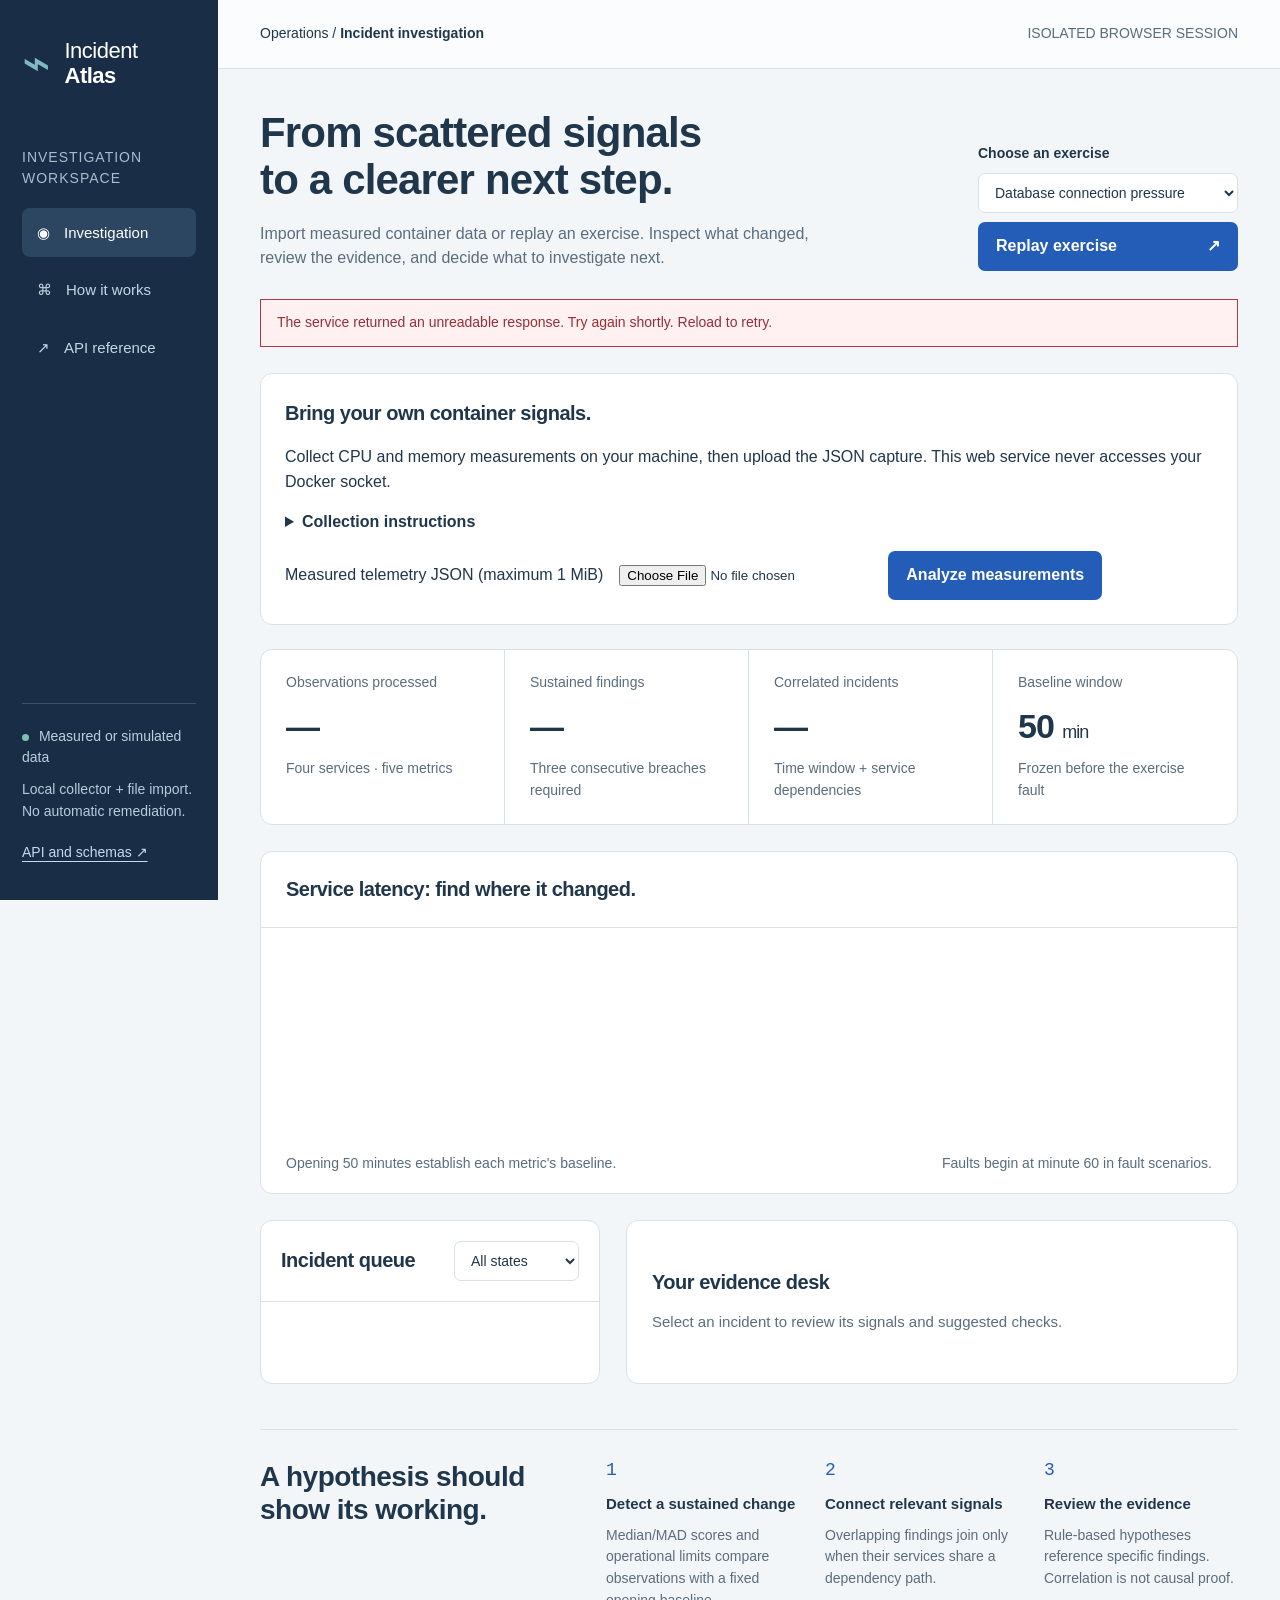
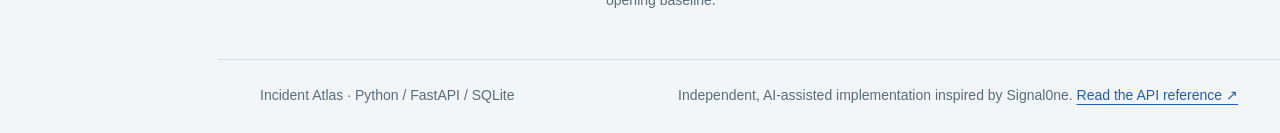
==== commit c7614160: "Add measured container telemetry and evidence-validated optional model triage" ====
--- a/static/index.html
+++ b/static/index.html
@@ -1,9 +1,10 @@
 <!doctype html>
-<html lang="en"><head><meta charset="utf-8"><meta name="viewport" content="width=device-width,initial-scale=1"><meta name="description" content="Investigate synthetic service incidents using statistical anomalies, dependency context and evidence-linked hypotheses."><title>Incident Atlas · Follow the evidence</title><link rel="stylesheet" href="/static/style.css"></head>
-<body><a class="skip" href="#main">Skip to investigation</a><aside class="sidebar"><a class="brand" href="/" aria-label="Incident Atlas home"><span class="brand-mark" aria-hidden="true">⌁</span><span>Incident<br><strong>Atlas</strong></span></a><p class="workspace-label">EXERCISE WORKSPACE</p><a class="active nav-link" href="#main"><span aria-hidden="true">◉</span> Investigation</a><a class="nav-link" href="#method"><span aria-hidden="true">⌘</span> How it works</a><a class="nav-link" href="/docs"><span aria-hidden="true">↗</span> API reference</a><div class="sidebar-foot"><span class="status-dot"></span> Synthetic environment<p>No live infrastructure.<br>No automatic remediation.</p><a href="https://github.com/dgexplores/incident-atlas">View source ↗</a></div></aside>
-<div class="shell"><header class="topbar"><span>Operations / <strong>Incident investigation</strong></span><span class="pill">ISOLATED BROWSER SESSION</span></header><main id="main"><section class="page-heading"><div><h1>From scattered signals<br>to a clearer next step.</h1><p>Replay a service incident. Inspect what changed, see how it connects,<br class="desktop"> and record a review before deciding what to do.</p></div><div class="exercise-control"><label for="scenario">Choose an exercise</label><select id="scenario"><option value="database-pressure">Database connection pressure</option><option value="memory-growth">Checkout memory growth</option><option value="independent-faults">Two independent faults</option><option value="healthy">Healthy baseline</option></select><button id="replay" class="primary">Replay exercise <span aria-hidden="true">↗</span></button></div></section>
+<html lang="en"><head><meta charset="utf-8"><meta name="viewport" content="width=device-width,initial-scale=1"><meta name="description" content="Investigate measured telemetry and synthetic service incidents using statistical anomalies, dependency context and evidence-linked hypotheses."><title>Incident Atlas · Follow the evidence</title><link rel="stylesheet" href="/static/style.css"></head>
+<body><a class="skip" href="#main">Skip to investigation</a><aside class="sidebar"><a class="brand" href="/" aria-label="Incident Atlas home"><span class="brand-mark" aria-hidden="true">⌁</span><span>Incident<br><strong>Atlas</strong></span></a><p class="workspace-label">INVESTIGATION WORKSPACE</p><a class="active nav-link" href="#main"><span aria-hidden="true">◉</span> Investigation</a><a class="nav-link" href="#method"><span aria-hidden="true">⌘</span> How it works</a><a class="nav-link" href="/docs"><span aria-hidden="true">↗</span> API reference</a><div class="sidebar-foot"><span class="status-dot"></span> Measured or simulated data<p>Local collector + file import.<br>No automatic remediation.</p><a href="/docs">API and schemas ↗</a></div></aside>
+<div class="shell"><header class="topbar"><span>Operations / <strong>Incident investigation</strong></span><span class="pill">ISOLATED BROWSER SESSION</span></header><main id="main"><section class="page-heading"><div><h1>From scattered signals<br>to a clearer next step.</h1><p>Import measured container data or replay an exercise. Inspect what changed,<br class="desktop"> review the evidence, and decide what to investigate next.</p></div><div class="exercise-control"><label for="scenario">Choose an exercise</label><select id="scenario"><option value="database-pressure">Database connection pressure</option><option value="memory-growth">Checkout memory growth</option><option value="independent-faults">Two independent faults</option><option value="healthy">Healthy baseline</option></select><button id="replay" class="primary">Replay exercise <span aria-hidden="true">↗</span></button></div></section>
 <p id="status" class="notice" role="status" aria-live="polite">Loading your investigation…</p>
-<section class="summary" aria-label="Exercise summary"><article><span>Observations processed</span><strong id="observations">—</strong><small>Four services · five metrics</small></article><article><span>Sustained findings</span><strong id="findings">—</strong><small>Three consecutive breaches required</small></article><article><span>Correlated incidents</span><strong id="incidents-count">—</strong><small>Time window + service dependencies</small></article><article><span>Baseline window</span><strong>50 <em>min</em></strong><small>Frozen before the exercise fault</small></article></section>
-<section class="panel chart-panel"><div class="panel-heading"><div><h2>Service latency: find where it changed.</h2></div><div id="legend" class="legend"></div></div><div id="chart" aria-label="Service latency over 100 synthetic minutes"></div><div class="chart-caption"><span>Opening 50 minutes establish each metric's baseline.</span><span>Faults begin at minute 60 in fault scenarios.</span></div></section>
+<section class="panel telemetry-panel"><h2>Bring your own container signals.</h2><p>Collect CPU and memory measurements on your machine, then upload the JSON capture. This web service never accesses your Docker socket.</p><details><summary>Collection instructions</summary><p>Run from the project folder with Docker running. Replace <code>my-container</code> with your container name. The first 50 samples establish a baseline; collect a representative healthy workload first.</p><pre><code>python -m atlas.collector my-container --samples 70 --interval 5 --output telemetry.json</code></pre><p>No credentials or logs are collected. CPU values can exceed 100% on multiple cores. Sample indices are not wall-clock minutes.</p></details><form id="telemetry-form"><label for="telemetry-file">Measured telemetry JSON (maximum 1 MiB)</label><input id="telemetry-file" type="file" accept=".json,application/json" required><button type="submit" class="primary">Analyze measurements</button></form></section>
+<section class="summary" aria-label="Exercise summary"><article><span>Observations processed</span><strong id="observations">—</strong><small id="scope-caption">Four services · five metrics</small></article><article><span>Sustained findings</span><strong id="findings">—</strong><small>Three consecutive breaches required</small></article><article><span>Correlated incidents</span><strong id="incidents-count">—</strong><small>Time window + service dependencies</small></article><article><span>Baseline window</span><strong id="baseline-value">50 <em>min</em></strong><small id="baseline-caption">Frozen before the exercise fault</small></article></section>
+<section class="panel chart-panel"><div class="panel-heading"><div><h2 id="chart-title">Service latency: find where it changed.</h2></div><div id="legend" class="legend"></div></div><div id="chart" aria-label="Service latency over 100 synthetic minutes"></div><div class="chart-caption" id="chart-caption"><span>Opening 50 minutes establish each metric's baseline.</span><span>Faults begin at minute 60 in fault scenarios.</span></div></section>
 <div class="investigation-grid"><section class="panel queue"><div class="panel-heading"><h2>Incident queue</h2><label class="sr-only" for="filter">Filter incidents by state</label><select id="filter"><option value="all">All states</option><option value="open">Open</option><option value="investigating">Investigating</option><option value="resolved">Resolved</option></select></div><div id="incident-list"></div></section><section id="detail" class="panel detail" aria-label="Selected incident"><div class="empty"><h2>Your evidence desk</h2><p>Select an incident to review its signals and suggested checks.</p></div></section></div>
-<section id="method" class="method"><div><h2>A hypothesis should<br>show its working.</h2></div><ol><li><strong>Detect a sustained change</strong><p>Median/MAD scores and operational limits compare observations with a fixed opening baseline.</p></li><li><strong>Connect relevant signals</strong><p>Overlapping findings join only when their services share a dependency path.</p></li><li><strong>Review the evidence</strong><p>Rule-based hypotheses reference specific findings. Correlation is not causal proof.</p></li></ol></section></main><footer><span>Incident Atlas · Python / FastAPI / SQLite</span><span>Independent, AI-assisted implementation inspired by Signal0ne. <a href="https://github.com/dgexplores/incident-atlas#readme">Read the engineering brief ↗</a></span></footer></div><script src="/static/app.js" defer></script></body></html>
+<section id="method" class="method"><div><h2>A hypothesis should<br>show its working.</h2></div><ol><li><strong>Detect a sustained change</strong><p>Median/MAD scores and operational limits compare observations with a fixed opening baseline.</p></li><li><strong>Connect relevant signals</strong><p>Overlapping findings join only when their services share a dependency path.</p></li><li><strong>Review the evidence</strong><p>Rule-based hypotheses reference specific findings. Correlation is not causal proof.</p></li></ol></section></main><footer><span>Incident Atlas · Python / FastAPI / SQLite</span><span>Independent, AI-assisted implementation inspired by Signal0ne. <a href="/docs">Read the API reference ↗</a></span></footer></div><script src="/static/app.js" defer></script></body></html>
--- a/static/style.css
+++ b/static/style.css
@@ -1 +1,3 @@
 :root{--nav:#192e46;--ink:#20364a;--muted:#596d7d;--paper:#f3f6f9;--white:#fff;--line:#d8e1e8;--blue:#245db7;--blue-light:#edf3fc;--teal:#087f78;--amber:#9a550f;--red:#b63744;--font:-apple-system,BlinkMacSystemFont,"Segoe UI",sans-serif}*{box-sizing:border-box}html{scroll-behavior:smooth}body{margin:0;color:var(--ink);background:var(--paper);font:16px/1.55 var(--font)}a{color:var(--blue);text-underline-offset:4px}button,select,textarea{font:inherit}button,a,select,textarea{touch-action:manipulation}button{cursor:pointer}button:disabled{opacity:.6;cursor:wait}:focus-visible{outline:3px solid #e4a33f;outline-offset:4px}.skip{position:absolute;left:-9999px}.skip:focus{left:20px;top:10px;z-index:10;background:white;padding:12px}.sidebar{position:fixed;inset:0 auto 0 0;width:218px;background:var(--nav);color:#dce7f1;display:flex;flex-direction:column;padding:36px 22px;z-index:2}.brand{display:flex;gap:14px;align-items:center;font-size:22px;line-height:1.14;letter-spacing:-.5px;color:white;text-decoration:none}.brand strong{font-weight:750}.brand-mark{font-size:48px;color:#80b9c2}.workspace-label{font-size:14px;letter-spacing:1px;color:#a9bdcf;margin:56px 0 18px}.nav-link{display:flex;gap:14px;color:#c5d5e3;text-decoration:none;padding:13px 15px;border-radius:8px;margin-bottom:8px;font-size:15px}.nav-link.active{color:white;background:#2c4662}.nav-link:hover{background:#253e59}.sidebar-foot{font-size:14px;margin-top:auto;color:#bdcfde;border-top:1px solid #3c5066;padding-top:22px}.sidebar-foot p{margin:10px 0 20px;color:#b8cadb}.sidebar-foot a{color:#c4d9ef}.status-dot{display:inline-block;height:7px;width:7px;background:#79c2b0;border-radius:50%;margin-right:6px}.shell{margin-left:218px}.topbar{padding:23px 42px;border-bottom:1px solid var(--line);display:flex;align-items:center;justify-content:space-between;font-size:14px;background:#ffffffb8}.topbar strong{font-weight:550}.pill{font-size:14px;color:var(--muted)}main{padding:40px 42px;max-width:1580px;margin:auto}.page-heading{display:flex;align-items:flex-end;justify-content:space-between;gap:30px;margin-bottom:28px}h1{font-size:42px;line-height:1.13;letter-spacing:-.02em;margin:0 0 18px;font-weight:650}.page-heading p:not(.eyebrow){color:var(--muted);margin:0;max-width:620px}.exercise-control{display:grid;gap:9px;min-width:260px}.exercise-control label{font-size:14px;font-weight:600}.primary{background:var(--blue);color:white;border:0;padding:12px 18px;border-radius:7px;font-weight:600;text-align:left;display:flex;justify-content:space-between;align-items:center}.primary:hover{background:#174b9b}select{padding:10px 12px;background:white;color:var(--ink);border:1px solid var(--line);border-radius:7px;font-size:14px;max-width:100%}.notice{border:1px solid #c5dedb;background:#e7f2f1;padding:12px 16px;font-size:14px;color:#215f5b;margin-bottom:26px}.notice.error{background:#fff1f1;color:#972e38;border-color:var(--red)}.summary{display:grid;grid-template-columns:repeat(4,minmax(0,1fr));border:1px solid var(--line);border-radius:12px;background:white;margin-bottom:26px}.summary article{padding:22px 25px;border-right:1px solid var(--line)}.summary article:last-child{border:0}.summary span,.summary small{display:block;color:var(--muted);font-size:14px}.summary strong{display:block;font-size:34px;letter-spacing:-1px;margin:6px 0}.summary em{font-size:18px;font-style:normal;font-weight:400}.panel{border:1px solid var(--line);border-radius:12px;background:white;min-width:0}.panel-heading{display:flex;align-items:center;justify-content:space-between;padding:22px 25px;gap:15px;border-bottom:1px solid var(--line)}h2{font-size:20px;letter-spacing:-.5px;margin:0;font-weight:650}.panel-heading .legend{display:flex;flex-wrap:wrap;gap:12px;font-size:14px;max-width:430px;justify-content:flex-end}.legend span{display:flex;align-items:center;gap:6px}.legend i{width:14px;height:3px;display:block}.chart-panel{margin-bottom:26px}#chart{padding:15px 22px 0;min-height:220px}#chart svg{display:block;width:100%;height:auto;max-height:250px}.chart-caption{padding:5px 25px 18px;display:flex;gap:20px;justify-content:space-between;color:var(--muted);font-size:14px}.investigation-grid{display:grid;grid-template-columns:340px minmax(0,1fr);gap:26px}.queue .panel-heading{padding:20px}.queue .panel-heading select{max-width:135px}.incident-card{width:100%;display:block;text-align:left;border:0;border-bottom:1px solid var(--line);background:white;padding:22px 20px;color:var(--ink);font-size:15px}.incident-card:last-child{border-bottom:0;border-radius:0 0 12px 12px}.incident-card:hover{background:#f7faff}.incident-card.selected{background:var(--blue-light);box-shadow:inset 0 0 0 1px var(--blue)}.incident-card h3{font-size:17px;font-weight:600;line-height:1.4;margin:12px 0}.incident-card p{color:var(--muted);margin:8px 0 0;font-size:14px}.badges{display:flex;align-items:center;gap:8px;flex-wrap:wrap}.badge{display:inline-block;padding:3px 8px;background:#edf2f6;border-radius:4px;font-size:14px;font-weight:550;color:var(--muted)}.badge.critical{background:#fcecef;color:var(--red)}.badge.warning{background:#fff1df;color:var(--amber)}.badge.resolved{background:#e5f4ee;color:#24684d}.detail .panel-heading{align-items:flex-start}.detail h2{font-size:23px;margin:13px 0 8px;line-height:1.3}.detail .subline{font-size:14px;color:var(--muted);margin:0}.detail-body{padding:24px 25px}.hypothesis{padding:18px 20px;background:#f0f5fb;border:1px solid #d8e4f2;border-radius:8px;margin:0 0 18px}.hypothesis h3{font-size:17px;line-height:1.4;margin:6px 0 10px}.hypothesis p{margin:8px 0;color:var(--muted);font-size:14px}.hypothesis strong{color:var(--ink)}.limitation{font-size:14px;color:var(--muted);padding-bottom:20px;border-bottom:1px solid var(--line)}.evidence-title{margin:22px 0 10px;font-size:16px}.evidence{display:grid;gap:10px}.evidence-row{display:grid;grid-template-columns:1fr auto;gap:5px 15px;border:1px solid var(--line);border-radius:7px;padding:12px 15px;font-size:14px}.evidence-row strong{font-weight:600}.evidence-row .value{font-size:19px;font-weight:600;text-align:right}.evidence-row small{font-size:14px;color:var(--muted)}.review{margin-top:25px;padding-top:22px;border-top:1px solid var(--line)}.review h3{font-size:17px;margin:0 0 5px}.review p{font-size:14px;color:var(--muted);margin:5px 0 12px}.review label{display:block;font-size:14px;margin:10px 0 6px}textarea{width:100%;padding:12px;border:1px solid var(--line);border-radius:7px;min-height:90px;resize:vertical;color:var(--ink);font-size:15px}.review .primary{margin-top:12px}.events{list-style:none;padding:0;margin:18px 0 0}.events li{font-size:14px;border-top:1px solid #cddce9;padding:0 0 18px 15px;overflow-wrap:anywhere}.events time{display:block;color:var(--muted);margin-bottom:4px}.empty{padding:35px 25px;color:var(--muted)}.empty h2{color:var(--ink);font-size:20px}.empty p{font-size:15px}.method{display:grid;grid-template-columns:1fr 2fr;gap:30px;border-top:1px solid var(--line);margin-top:45px;padding-top:30px}.method h2{font-size:28px;line-height:1.2}.method ol{list-style:none;padding:0;margin:0;display:grid;grid-template-columns:repeat(3,1fr);gap:25px;counter-reset:method}.method li{counter-increment:method}.method li:before{content:counter(method);display:block;color:var(--blue);font:18px ui-monospace,monospace;margin-bottom:12px}.method strong{font-size:15px}.method p{font-size:14px;color:var(--muted);margin:8px 0}footer{max-width:1580px;margin:auto;padding:25px 42px;border-top:1px solid var(--line);font-size:14px;display:flex;gap:20px;justify-content:space-between;color:var(--muted)}.sr-only{position:absolute;width:1px;height:1px;padding:0;overflow:hidden;clip:rect(0,0,0,0);white-space:nowrap;border:0}@media(max-width:1220px){.sidebar{width:185px;padding:30px 15px}.shell{margin-left:185px}main{padding:32px 25px}.topbar{padding:22px 25px}h1{font-size:34px}.investigation-grid{grid-template-columns:300px minmax(0,1fr)}.summary article{padding:18px}.legend{max-width:250px}.method{grid-template-columns:1fr}.page-heading{align-items:flex-start}.exercise-control{min-width:230px}.desktop{display:none}}@media(max-width:950px){.sidebar{position:static;width:100%;flex-direction:row;align-items:center;padding:16px 20px;gap:15px}.brand{font-size:19px;margin-right:auto}.brand-mark{font-size:35px}.sidebar .workspace-label,.sidebar-foot,.sidebar .nav-link:not(.active){display:none}.sidebar .nav-link{margin:0;font-size:14px}.shell{margin:0}.topbar .pill{display:none}.investigation-grid{grid-template-columns:1fr}.page-heading{flex-direction:column;gap:22px}.exercise-control{grid-template-columns:1fr auto;width:100%}.exercise-control label{grid-column:1/-1}.summary{grid-template-columns:repeat(2,1fr)}.summary article:nth-child(2){border-right:0}.summary article:nth-child(-n+2){border-bottom:1px solid var(--line)}.chart-panel .panel-heading{flex-direction:column;align-items:flex-start}.legend{max-width:100%;justify-content:flex-start}.chart-caption{flex-direction:column;gap:5px}.method ol{grid-template-columns:1fr}footer{padding:22px 25px;flex-direction:column;gap:8px}.queue .panel-heading select{max-width:180px}.incident-card{padding:18px 20px}}@media(max-width:450px){main{padding:26px 16px}.topbar{padding:15px 16px;font-size:14px}h1{font-size:32px}.exercise-control{grid-template-columns:1fr}.summary strong{font-size:29px}.summary article{padding:16px}.panel-heading,.detail-body{padding:18px}#chart{padding:10px}.chart-caption{padding:10px 18px}.evidence-row{grid-template-columns:1fr}.evidence-row .value{text-align:left}.method h2{font-size:25px}}@media(prefers-reduced-motion:reduce){html{scroll-behavior:auto}}
+
+.telemetry-panel{padding:24px;margin:24px 0}.telemetry-panel h2{margin-top:0}.telemetry-panel form{display:flex;gap:16px;align-items:center;flex-wrap:wrap}.telemetry-panel details{margin:16px 0}.telemetry-panel summary{cursor:pointer;font-weight:600}.telemetry-panel pre{white-space:pre-wrap;overflow-wrap:anywhere;background:#f0f5fb;padding:16px;border-radius:8px}.model-panel{margin:24px 0;padding:20px;border:1px solid #c5d6e8;border-radius:10px}.model-panel input{display:block;width:100%;padding:12px;margin:8px 0 16px;border:1px solid #bccbd7;border-radius:6px}.model-panel article{margin:12px 0}.telemetry-panel input{max-width:100%}
